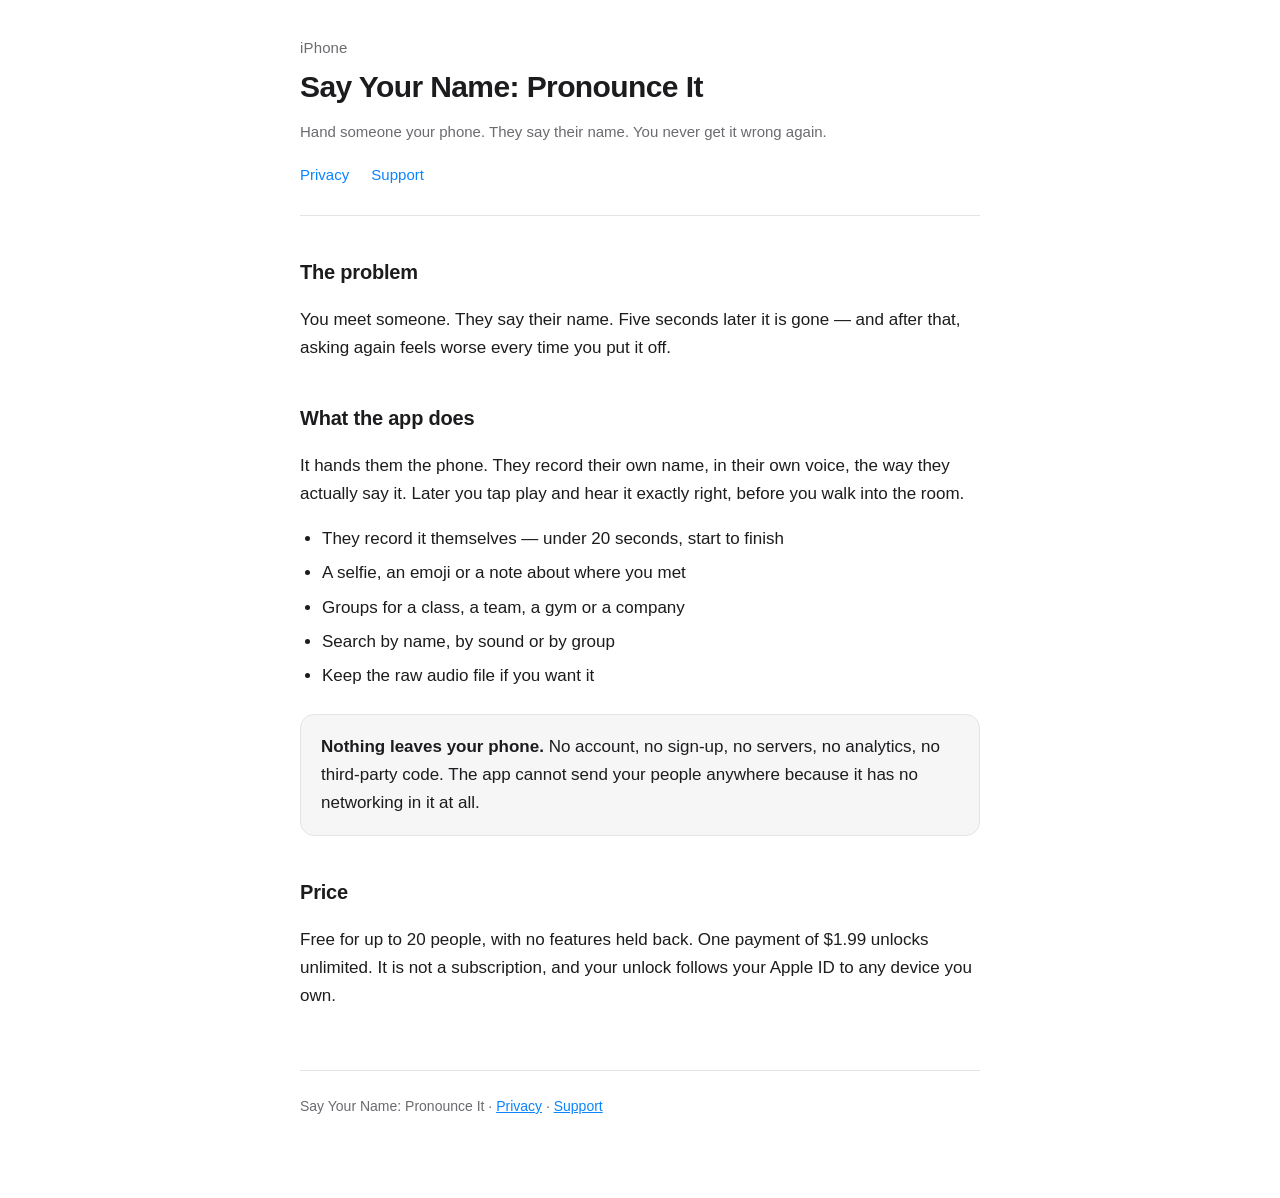
==== index.html @ 6922a5e0 "Privacy policy, support and landing pages for the App Store listing App Store Connect will not accep" ====
<!DOCTYPE html>
<!-- Landing page. Doubles as the Marketing URL and gives the two required pages
     somewhere to hang off, so the site does not look like two orphan documents. -->
<html lang="en">
<head>
<meta charset="utf-8">
<meta name="viewport" content="width=device-width, initial-scale=1">
<title>Say Your Name: Pronounce It</title>
<meta name="description" content="Let people record their own name, so you say it right the next time. Everything stays on your iPhone.">
<link rel="stylesheet" href="style.css">
</head>
<body>

<header>
  <div class="app">iPhone</div>
  <h1>Say Your Name: Pronounce It</h1>
  <p class="muted">Hand someone your phone. They say their name. You never get it wrong again.</p>
  <nav>
    <a href="privacy.html">Privacy</a>
    <a href="support.html">Support</a>
  </nav>
</header>

<main>

<h2>The problem</h2>

<p>You meet someone. They say their name. Five seconds later it is gone — and after that, asking again feels worse every time you put it off.</p>

<h2>What the app does</h2>

<p>It hands them the phone. They record their own name, in their own voice, the way they actually say it. Later you tap play and hear it exactly right, before you walk into the room.</p>

<ul>
  <li>They record it themselves — under 20 seconds, start to finish</li>
  <li>A selfie, an emoji or a note about where you met</li>
  <li>Groups for a class, a team, a gym or a company</li>
  <li>Search by name, by sound or by group</li>
  <li>Keep the raw audio file if you want it</li>
</ul>

<div class="card">
  <p><strong>Nothing leaves your phone.</strong> No account, no sign-up, no servers, no analytics, no third-party code. The app cannot send your people anywhere because it has no networking in it at all.</p>
</div>

<h2>Price</h2>

<p>Free for up to 20 people, with no features held back. One payment of $1.99 unlocks unlimited. It is not a subscription, and your unlock follows your Apple ID to any device you own.</p>

</main>

<footer>
  Say Your Name: Pronounce It &middot;
  <a href="privacy.html">Privacy</a> &middot;
  <a href="support.html">Support</a>
</footer>

</body>
</html>
---- style.css ----
/* Shared styling for the three support pages. Kept in one file and deliberately
   small: this site exists to satisfy Apple's Support URL and Privacy Policy URL
   requirements, so it has to load fast and read well on a phone. */

:root {
  --bg: #ffffff;
  --fg: #1c1c1e;
  --muted: #6b6b70;
  --rule: #e4e4e7;
  --accent: #0a84ff;
  --card: #f6f6f7;
}

@media (prefers-color-scheme: dark) {
  :root {
    --bg: #0f0f11;
    --fg: #f2f2f4;
    --muted: #9a9aa0;
    --rule: #2a2a2e;
    --accent: #4aa8ff;
    --card: #1a1a1d;
  }
}

* { box-sizing: border-box; }

body {
  margin: 0;
  padding: 0 16px 80px;
  background: var(--bg);
  color: var(--fg);
  font: 17px/1.65 -apple-system, BlinkMacSystemFont, "Segoe UI", Roboto, sans-serif;
  -webkit-text-size-adjust: 100%;
}

main { max-width: 680px; margin: 0 auto; }

header {
  max-width: 680px;
  margin: 0 auto;
  padding: 36px 0 28px;
  border-bottom: 1px solid var(--rule);
}

header .app { font-size: 15px; color: var(--muted); letter-spacing: 0.01em; }

h1 { font-size: 30px; line-height: 1.2; margin: 8px 0 0; letter-spacing: -0.02em; }
h2 { font-size: 20px; margin: 40px 0 10px; letter-spacing: -0.01em; }
h3 { font-size: 17px; margin: 26px 0 6px; }

p, li { color: var(--fg); }
.muted { color: var(--muted); font-size: 15px; }

a { color: var(--accent); }

ul { padding-left: 22px; }
li { margin: 6px 0; }

.card {
  background: var(--card);
  border: 1px solid var(--rule);
  border-radius: 14px;
  padding: 18px 20px;
  margin: 24px 0;
}

.card p:first-child { margin-top: 0; }
.card p:last-child { margin-bottom: 0; }

nav { margin-top: 18px; font-size: 15px; }
nav a { margin-right: 18px; text-decoration: none; }
nav a:hover { text-decoration: underline; }

footer {
  max-width: 680px;
  margin: 60px auto 0;
  padding-top: 24px;
  border-top: 1px solid var(--rule);
  color: var(--muted);
  font-size: 14px;
}

@media (max-width: 480px) {
  h1 { font-size: 26px; }
  body { font-size: 16px; }
}
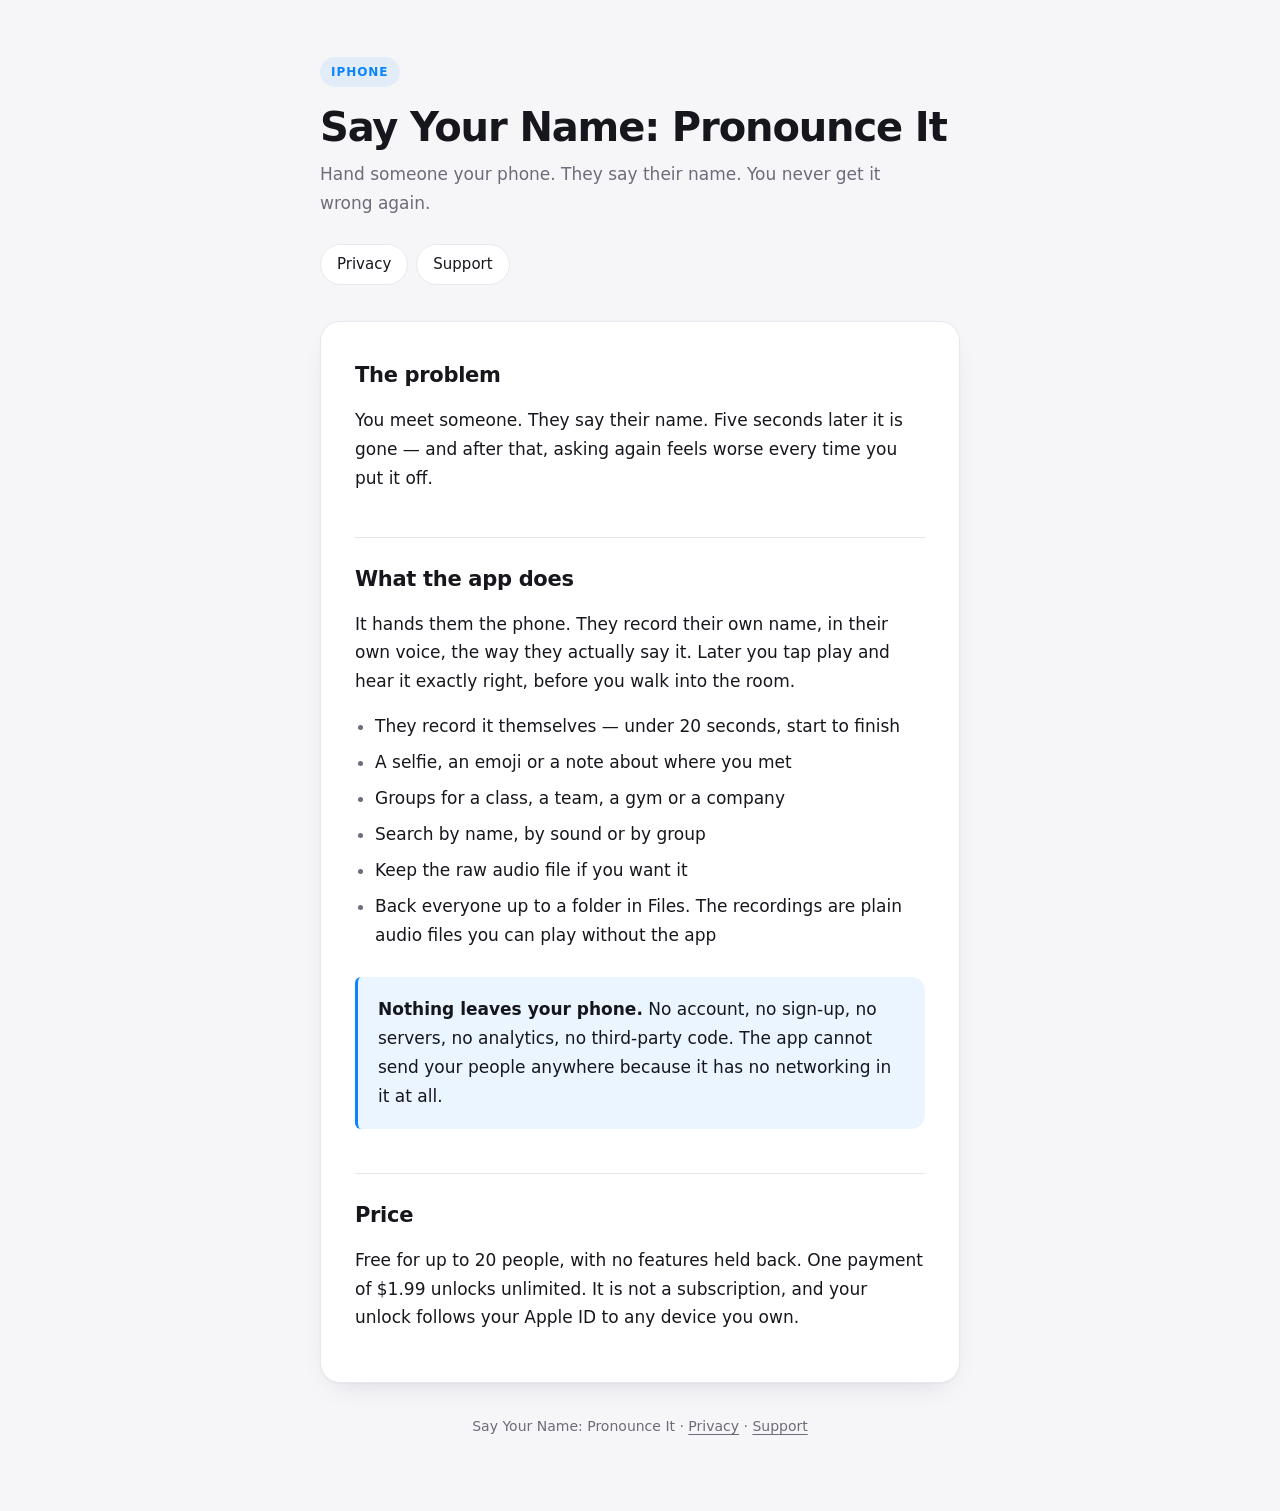
==== commit 182a14f0: "Describe 1.1: the Add button, editing in place, and backups to Files The support page still said to " ====
--- a/index.html
+++ b/index.html
@@ -37,6 +37,7 @@
   <li>Groups for a class, a team, a gym or a company</li>
   <li>Search by name, by sound or by group</li>
   <li>Keep the raw audio file if you want it</li>
+  <li>Back everyone up to a folder in Files. The recordings are plain audio files you can play without the app</li>
 </ul>
 
 <div class="card">
--- a/style.css
+++ b/style.css
@@ -1,86 +1,185 @@
-/* Shared styling for the three support pages. Kept in one file and deliberately
-   small: this site exists to satisfy Apple's Support URL and Privacy Policy URL
-   requirements, so it has to load fast and read well on a phone. */
+/* Shared styling for the four pages. One file, no framework, no web fonts and
+   no build step: this site exists to satisfy Apple's Support URL and Privacy
+   Policy URL requirements, so it has to load instantly on a phone on bad hotel
+   wifi. Everything below is system fonts and plain CSS — it stays under 4KB. */
 
 :root {
-  --bg: #ffffff;
-  --fg: #1c1c1e;
-  --muted: #6b6b70;
-  --rule: #e4e4e7;
+  color-scheme: light dark;
+
+  --bg: #f6f6f9;
+  --surface: #ffffff;
+  --fg: #16161d;
+  --muted: #6c6c7a;
+  --rule: #e7e7ee;
   --accent: #0a84ff;
-  --card: #f6f6f7;
+  --accent-soft: rgba(10, 132, 255, 0.08);
+  --chip: #f0f0f4;
+
+  --radius: 20px;
+  --shadow: 0 1px 2px rgba(20, 20, 40, 0.04), 0 12px 32px -16px rgba(20, 20, 40, 0.16);
+  --measure: 40rem;
 }
 
 @media (prefers-color-scheme: dark) {
   :root {
-    --bg: #0f0f11;
-    --fg: #f2f2f4;
-    --muted: #9a9aa0;
-    --rule: #2a2a2e;
-    --accent: #4aa8ff;
-    --card: #1a1a1d;
+    --bg: #0a0a0e;
+    --surface: #14141a;
+    --fg: #f3f3f7;
+    --muted: #9a9aab;
+    --rule: #26262f;
+    --accent: #55aaff;
+    --accent-soft: rgba(85, 170, 255, 0.12);
+    --chip: #20202a;
+    --shadow: 0 1px 2px rgba(0, 0, 0, 0.4), 0 12px 32px -16px rgba(0, 0, 0, 0.7);
   }
 }
 
 * { box-sizing: border-box; }
 
+html { -webkit-text-size-adjust: 100%; scroll-behavior: smooth; }
+
 body {
   margin: 0;
-  padding: 0 16px 80px;
+  padding: 0 20px 72px;
   background: var(--bg);
   color: var(--fg);
-  font: 17px/1.65 -apple-system, BlinkMacSystemFont, "Segoe UI", Roboto, sans-serif;
-  -webkit-text-size-adjust: 100%;
+  font: 17px/1.7 -apple-system, BlinkMacSystemFont, "SF Pro Text", "Segoe UI",
+        Roboto, system-ui, sans-serif;
+  font-synthesis-weight: none;
 }
 
-main { max-width: 680px; margin: 0 auto; }
+/* Header — a quiet tinted band rather than a rule across the page. The radial
+   tint is one gradient, which costs nothing and stops the page opening on a
+   flat white rectangle. */
 
 header {
-  max-width: 680px;
+  max-width: var(--measure);
   margin: 0 auto;
-  padding: 36px 0 28px;
-  border-bottom: 1px solid var(--rule);
+  padding: 56px 0 36px;
+  text-align: left;
 }
 
-header .app { font-size: 15px; color: var(--muted); letter-spacing: 0.01em; }
+header .app {
+  display: inline-block;
+  font-size: 12px;
+  font-weight: 600;
+  letter-spacing: 0.08em;
+  text-transform: uppercase;
+  color: var(--accent);
+  background: var(--accent-soft);
+  padding: 5px 11px;
+  border-radius: 999px;
+}
 
-h1 { font-size: 30px; line-height: 1.2; margin: 8px 0 0; letter-spacing: -0.02em; }
-h2 { font-size: 20px; margin: 40px 0 10px; letter-spacing: -0.01em; }
-h3 { font-size: 17px; margin: 26px 0 6px; }
+h1 {
+  font-size: clamp(30px, 7vw, 40px);
+  line-height: 1.12;
+  font-weight: 700;
+  letter-spacing: -0.028em;
+  margin: 18px 0 0;
+  text-wrap: balance;
+}
 
-p, li { color: var(--fg); }
+header .muted { margin: 10px 0 0; font-size: 17px; }
+
+/* Navigation — pills, so the two links read as somewhere to go rather than as
+   an afterthought underlined in blue. */
+
+nav { margin-top: 26px; display: flex; flex-wrap: wrap; gap: 8px; }
+
+nav a {
+  font-size: 15px;
+  font-weight: 500;
+  text-decoration: none;
+  color: var(--fg);
+  background: var(--surface);
+  border: 1px solid var(--rule);
+  border-radius: 999px;
+  padding: 7px 16px;
+  transition: border-color 0.15s ease, color 0.15s ease;
+}
+
+nav a:hover { color: var(--accent); border-color: var(--accent); }
+
+/* The article itself sits on a raised surface, which separates the reading
+   column from the page without needing a border down each side. */
+
+main {
+  max-width: var(--measure);
+  margin: 0 auto;
+  background: var(--surface);
+  border: 1px solid var(--rule);
+  border-radius: var(--radius);
+  box-shadow: var(--shadow);
+  padding: 8px 34px 34px;
+}
+
+h2 {
+  font-size: 21px;
+  font-weight: 650;
+  letter-spacing: -0.015em;
+  margin: 44px 0 12px;
+  padding-top: 24px;
+  border-top: 1px solid var(--rule);
+  text-wrap: balance;
+}
+
+main > h2:first-child { border-top: 0; padding-top: 0; margin-top: 28px; }
+
+h3 {
+  font-size: 16px;
+  font-weight: 650;
+  letter-spacing: -0.005em;
+  margin: 28px 0 6px;
+  color: var(--fg);
+}
+
+p, li { text-wrap: pretty; }
+p { margin: 0 0 16px; }
+
 .muted { color: var(--muted); font-size: 15px; }
 
-a { color: var(--accent); }
+a { color: var(--accent); text-underline-offset: 3px; text-decoration-thickness: 1px; }
 
-ul { padding-left: 22px; }
-li { margin: 6px 0; }
+ul { padding-left: 20px; margin: 0 0 16px; }
+li { margin: 7px 0; }
+li::marker { color: var(--muted); }
+
+code {
+  font: 0.88em/1 ui-monospace, SFMono-Regular, Menlo, monospace;
+  background: var(--chip);
+  border-radius: 6px;
+  padding: 3px 6px;
+}
+
+/* The one thing on each page worth reading if you read nothing else. */
 
 .card {
-  background: var(--card);
-  border: 1px solid var(--rule);
-  border-radius: 14px;
+  background: var(--accent-soft);
+  border: 0;
+  border-left: 3px solid var(--accent);
+  border-radius: 6px 14px 14px 6px;
   padding: 18px 20px;
-  margin: 24px 0;
+  margin: 28px 0;
 }
 
 .card p:first-child { margin-top: 0; }
 .card p:last-child { margin-bottom: 0; }
 
-nav { margin-top: 18px; font-size: 15px; }
-nav a { margin-right: 18px; text-decoration: none; }
-nav a:hover { text-decoration: underline; }
-
 footer {
-  max-width: 680px;
-  margin: 60px auto 0;
-  padding-top: 24px;
-  border-top: 1px solid var(--rule);
+  max-width: var(--measure);
+  margin: 32px auto 0;
+  padding: 0 4px;
   color: var(--muted);
   font-size: 14px;
+  text-align: center;
 }
 
-@media (max-width: 480px) {
-  h1 { font-size: 26px; }
-  body { font-size: 16px; }
+footer a { color: var(--muted); }
+
+@media (max-width: 560px) {
+  body { padding: 0 14px 56px; font-size: 16px; }
+  header { padding: 40px 6px 28px; }
+  main { padding: 6px 22px 26px; border-radius: 16px; }
+  h2 { font-size: 19px; margin-top: 36px; padding-top: 20px; }
 }
